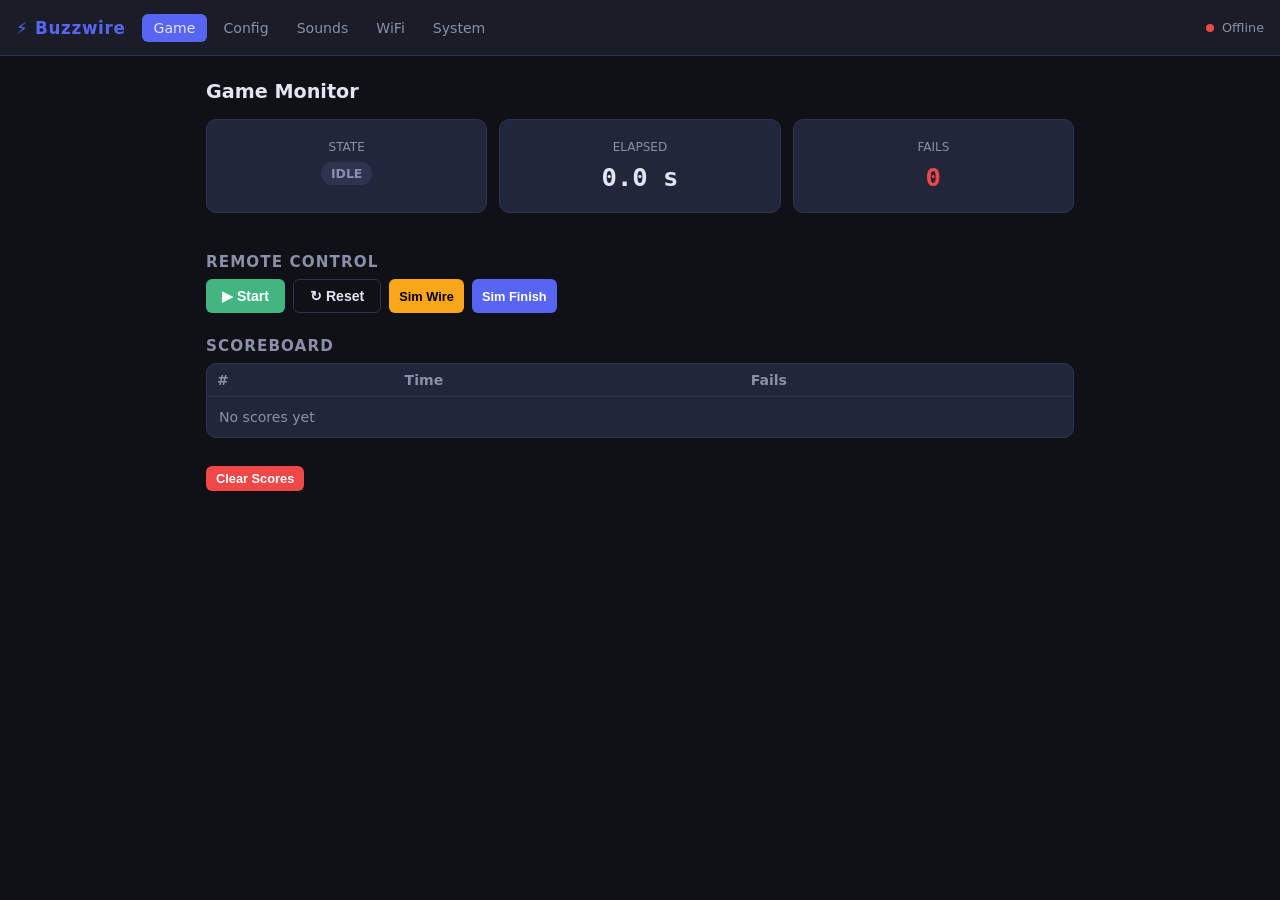
==== data/index.html @ fdc701de "Add game configuration, scoreboard, and web server functionality - Implemented game configuration ma" ====
<!DOCTYPE html>
<html lang="en">
<head>
<meta charset="UTF-8">
<meta name="viewport" content="width=device-width,initial-scale=1">
<title>Buzzwire – Game</title>
<link rel="stylesheet" href="style.css">
<script src="header.js"></script>
<script src="ws.js"></script>
</head>
<body>
<main>
  <h2>Game Monitor</h2>

  <div class="card-row">
    <div class="card" style="text-align:center">
      <div style="font-size:.75rem;color:var(--muted);margin-bottom:8px">STATE</div>
      <span id="stateBadge" class="badge badge-idle">IDLE</span>
    </div>
    <div class="card" style="text-align:center">
      <div style="font-size:.75rem;color:var(--muted);margin-bottom:8px">ELAPSED</div>
      <span id="elapsedVal" class="mono" style="font-size:1.6rem;font-weight:700">0.0 s</span>
    </div>
    <div class="card" style="text-align:center">
      <div style="font-size:.75rem;color:var(--muted);margin-bottom:8px">FAILS</div>
      <span id="failsVal" class="mono" style="font-size:1.6rem;font-weight:700;color:var(--danger)">0</span>
    </div>
  </div>

  <h3>Remote Control</h3>
  <div class="gap">
    <button class="btn btn-success" onclick="wsSend('start')">&#9654; Start</button>
    <button class="btn btn-ghost"   onclick="wsSend('reset')">&#8635; Reset</button>
    <button class="btn btn-warn btn-sm" onclick="wsSend('simWire')">Sim Wire</button>
    <button class="btn btn-primary btn-sm" onclick="wsSend('simFinish')">Sim Finish</button>
  </div>

  <h3>Scoreboard</h3>
  <div class="card" style="padding:0;overflow:hidden">
    <table id="scoreTable">
      <thead><tr><th>#</th><th>Time</th><th>Fails</th></tr></thead>
      <tbody id="scoreBody"><tr><td colspan="3" class="muted" style="padding:12px">No scores yet</td></tr></tbody>
    </table>
  </div>
  <button class="btn btn-danger btn-sm mt" onclick="clearScores()">Clear Scores</button>
</main>

<script>
function stateBadgeClass(s) {
  const m = { IDLE:'badge-idle', COUNTDOWN:'badge-countdown', PLAYING:'badge-playing', FAIL:'badge-fail', WIN:'badge-win' };
  return m[s] || 'badge-idle';
}

wsOn('state', function(d) {
  const b = document.getElementById('stateBadge');
  b.className = 'badge ' + stateBadgeClass(d.state);
  b.textContent = d.state;
  document.getElementById('elapsedVal').textContent = (d.elapsed / 1000).toFixed(1) + ' s';
  document.getElementById('failsVal').textContent   = d.fails;
});

wsOn('scores', function(d) {
  const tb = document.getElementById('scoreBody');
  if (!d.length) {
    tb.innerHTML = '<tr><td colspan="3" class="muted" style="padding:12px">No scores yet</td></tr>';
    return;
  }
  tb.innerHTML = d.map((e, i) =>
    `<tr class="rank-${i+1}">
       <td>${e.rank}</td>
       <td>${e.timeSec.toFixed(2)} s</td>
       <td>${e.fails}</td>
     </tr>`
  ).join('');
});

function clearScores() {
  if (!confirm('Clear all scores?')) return;
  fetch('/api/scores', { method: 'DELETE' })
    .then(r => r.json())
    .then(() => showToast('Scores cleared'))
    .catch(() => showToast('Error', true));
}
</script>
</body>
</html>
---- data/style.css ----
/* ── ESP Buzzwire – Shared Styles ─────────────────────────────────────────── */
:root {
  --bg:        #0f1117;
  --surface:   #1a1d27;
  --card:      #22263a;
  --border:    #2e3350;
  --accent:    #5865f2;
  --accent2:   #43b581;
  --warn:      #faa61a;
  --danger:    #f04747;
  --text:      #e3e5f0;
  --muted:     #8b8fa8;
  --radius:    10px;
  --nav-h:     56px;
}
*, *::before, *::after { box-sizing: border-box; margin: 0; padding: 0; }
html, body { height: 100%; font-family: 'Segoe UI', system-ui, sans-serif; background: var(--bg); color: var(--text); }

/* ── Nav ──────────────────────────────────────────────────────────────────── */
nav { position: sticky; top: 0; z-index: 100; height: var(--nav-h);
      display: flex; align-items: center; gap: 4px; padding: 0 16px;
      background: var(--surface); border-bottom: 1px solid var(--border); }
.nav-brand { font-weight: 700; font-size: 1.05rem; color: var(--accent); margin-right: 12px; letter-spacing: .04em; }
nav a { text-decoration: none; color: var(--muted); padding: 6px 12px; border-radius: 6px;
        font-size: .88rem; transition: color .15s, background .15s; }
nav a:hover { color: var(--text); background: var(--card); }
nav a.active { color: var(--text); background: var(--accent); }
.nav-status { margin-left: auto; display: flex; align-items: center; gap: 8px; font-size: .8rem; color: var(--muted); }
.dot { width: 8px; height: 8px; border-radius: 50%; background: var(--danger); }
.dot.on { background: var(--accent2); }

/* ── Layout ───────────────────────────────────────────────────────────────── */
main { max-width: 900px; margin: 0 auto; padding: 24px 16px 48px; }
h2 { font-size: 1.2rem; font-weight: 600; margin-bottom: 16px; }
h3 { font-size: .95rem; font-weight: 600; color: var(--muted); text-transform: uppercase;
     letter-spacing: .07em; margin: 24px 0 8px; }

/* ── Cards ────────────────────────────────────────────────────────────────── */
.card { background: var(--card); border: 1px solid var(--border); border-radius: var(--radius); padding: 20px; margin-bottom: 16px; }
.card-row { display: flex; gap: 12px; flex-wrap: wrap; }
.card-row .card { flex: 1; min-width: 180px; }

/* ── Badges ───────────────────────────────────────────────────────────────── */
.badge { display: inline-flex; align-items: center; gap: 6px;
         padding: 4px 10px; border-radius: 20px; font-size: .78rem; font-weight: 600; }
.badge-idle      { background: #2e3350; color: var(--muted); }
.badge-countdown { background: #3a3000; color: var(--warn); }
.badge-playing   { background: #0e3a20; color: var(--accent2); }
.badge-fail      { background: #3a0e0e; color: var(--danger); }
.badge-win       { background: #0e2a3a; color: #5bc8f5; }

/* ── Buttons ──────────────────────────────────────────────────────────────── */
.btn { display: inline-flex; align-items: center; gap: 6px; cursor: pointer; border: none;
       border-radius: 6px; font-size: .88rem; font-weight: 600; padding: 8px 16px; transition: filter .15s; }
.btn:hover:not(:disabled) { filter: brightness(1.15); }
.btn:disabled { opacity: .45; cursor: default; }
.btn-primary  { background: var(--accent);  color: #fff; }
.btn-success  { background: var(--accent2); color: #fff; }
.btn-warn     { background: var(--warn);    color: #000; }
.btn-danger   { background: var(--danger);  color: #fff; }
.btn-ghost    { background: transparent; border: 1px solid var(--border); color: var(--text); }
.btn-sm       { padding: 5px 10px; font-size: .8rem; }

/* ── Forms ────────────────────────────────────────────────────────────────── */
label { display: block; font-size: .82rem; color: var(--muted); margin-bottom: 4px; }
input[type=text], input[type=password], input[type=url], input[type=number] {
  width: 100%; background: var(--surface); border: 1px solid var(--border);
  border-radius: 6px; color: var(--text); padding: 8px 10px; font-size: .9rem; }
input:focus { outline: none; border-color: var(--accent); }
.field { margin-bottom: 14px; }
.field-row { display: grid; grid-template-columns: 1fr 1fr; gap: 12px; }

/* ── Table ────────────────────────────────────────────────────────────────── */
table { width: 100%; border-collapse: collapse; font-size: .88rem; }
th { text-align: left; padding: 8px 10px; color: var(--muted); font-weight: 600;
     border-bottom: 1px solid var(--border); }
td { padding: 8px 10px; border-bottom: 1px solid var(--border); }
tr:last-child td { border-bottom: none; }
.rank-1 td:first-child { color: #f0c040; }
.rank-2 td:first-child { color: #c0c0c0; }
.rank-3 td:first-child { color: #cd7f32; }

/* ── LED strip preview ────────────────────────────────────────────────────── */
.led-strip { display: flex; gap: 4px; flex-wrap: wrap; padding: 12px 0; }
.led { width: 18px; height: 18px; border-radius: 50%; background: #111; border: 1px solid var(--border);
       transition: background .2s, box-shadow .2s; }
.led.on { box-shadow: 0 0 6px currentColor; }

/* ── Toast ────────────────────────────────────────────────────────────────── */
#toast { position: fixed; bottom: 24px; right: 24px; z-index: 999;
         background: var(--card); border: 1px solid var(--border); border-radius: 8px;
         padding: 12px 18px; font-size: .85rem; opacity: 0; transition: opacity .3s;
         pointer-events: none; max-width: 280px; }
#toast.show { opacity: 1; }
#toast.err  { border-color: var(--danger); color: var(--danger); }

/* ── Misc ─────────────────────────────────────────────────────────────────── */
.mono { font-family: 'Consolas', monospace; }
.muted { color: var(--muted); }
.mt { margin-top: 12px; }
.gap { display: flex; gap: 8px; flex-wrap: wrap; }
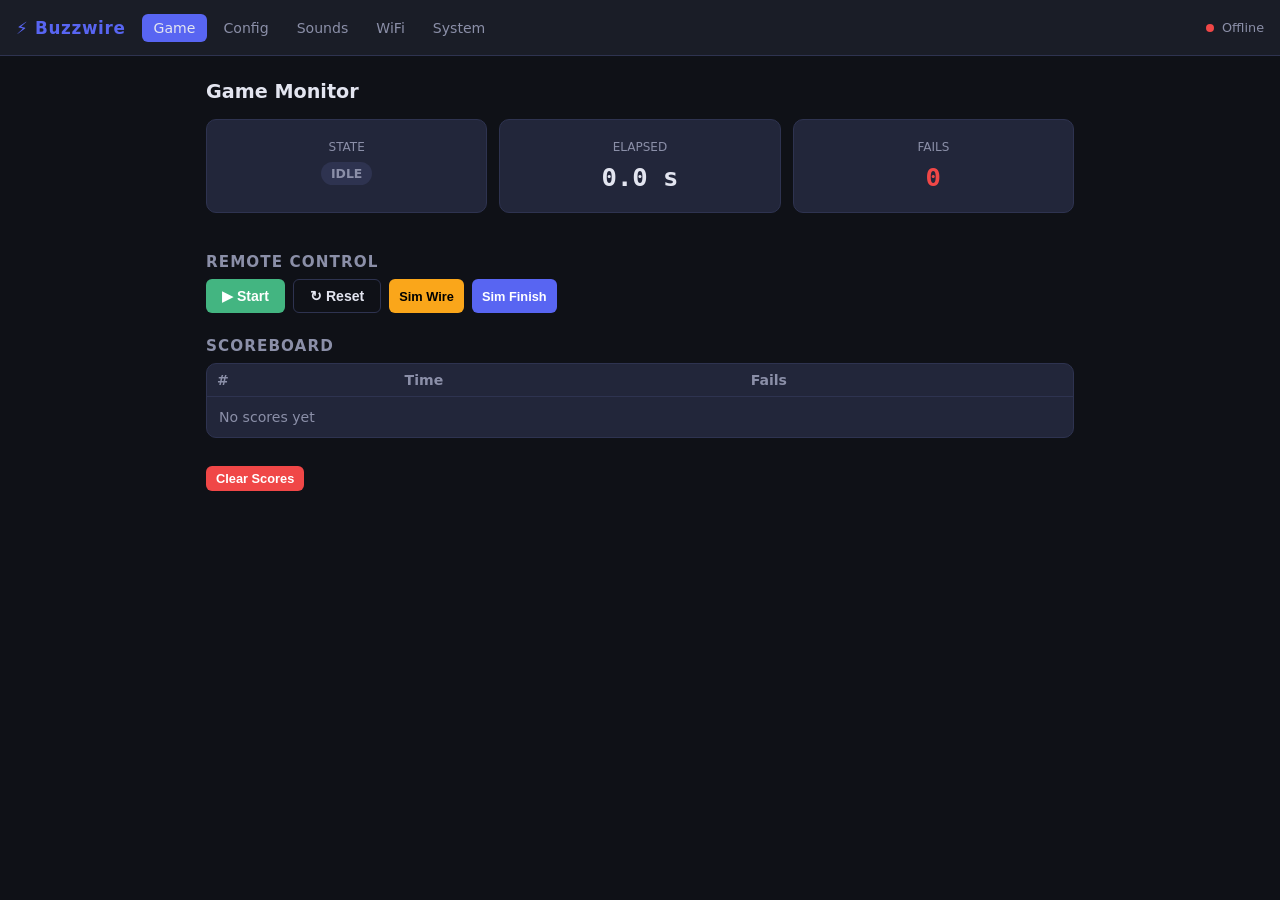
==== commit 471f0953: "feat: add pro mode sound handling and configuration options" ====
--- a/data/index.html
+++ b/data/index.html
@@ -46,6 +46,13 @@
 </main>
 
 <script>
+let sounds = {};
+fetch('/api/sounds').then(r => r.json()).then(s => { sounds = s; }).catch(() => {});
+
+function playSound(url) {
+  if (url) new Audio(url).play().catch(() => {});
+}
+
 function stateBadgeClass(s) {
   const m = { IDLE:'badge-idle', COUNTDOWN:'badge-countdown', PLAYING:'badge-playing', FAIL:'badge-fail', WIN:'badge-win' };
   return m[s] || 'badge-idle';
@@ -57,6 +64,13 @@
   b.textContent = d.state;
   document.getElementById('elapsedVal').textContent = (d.elapsed / 1000).toFixed(1) + ' s';
   document.getElementById('failsVal').textContent   = d.fails;
+
+  const soundMap = { COUNTDOWN: sounds.countdown, PLAYING: sounds.start, FAIL: sounds.fail, WIN: sounds.win };
+  playSound(soundMap[d.state]);
+});
+
+wsOn('phase', function(d) {
+  playSound(d.phase === 'GREEN' ? sounds.proGreen : sounds.proRed);
 });
 
 wsOn('scores', function(d) {
